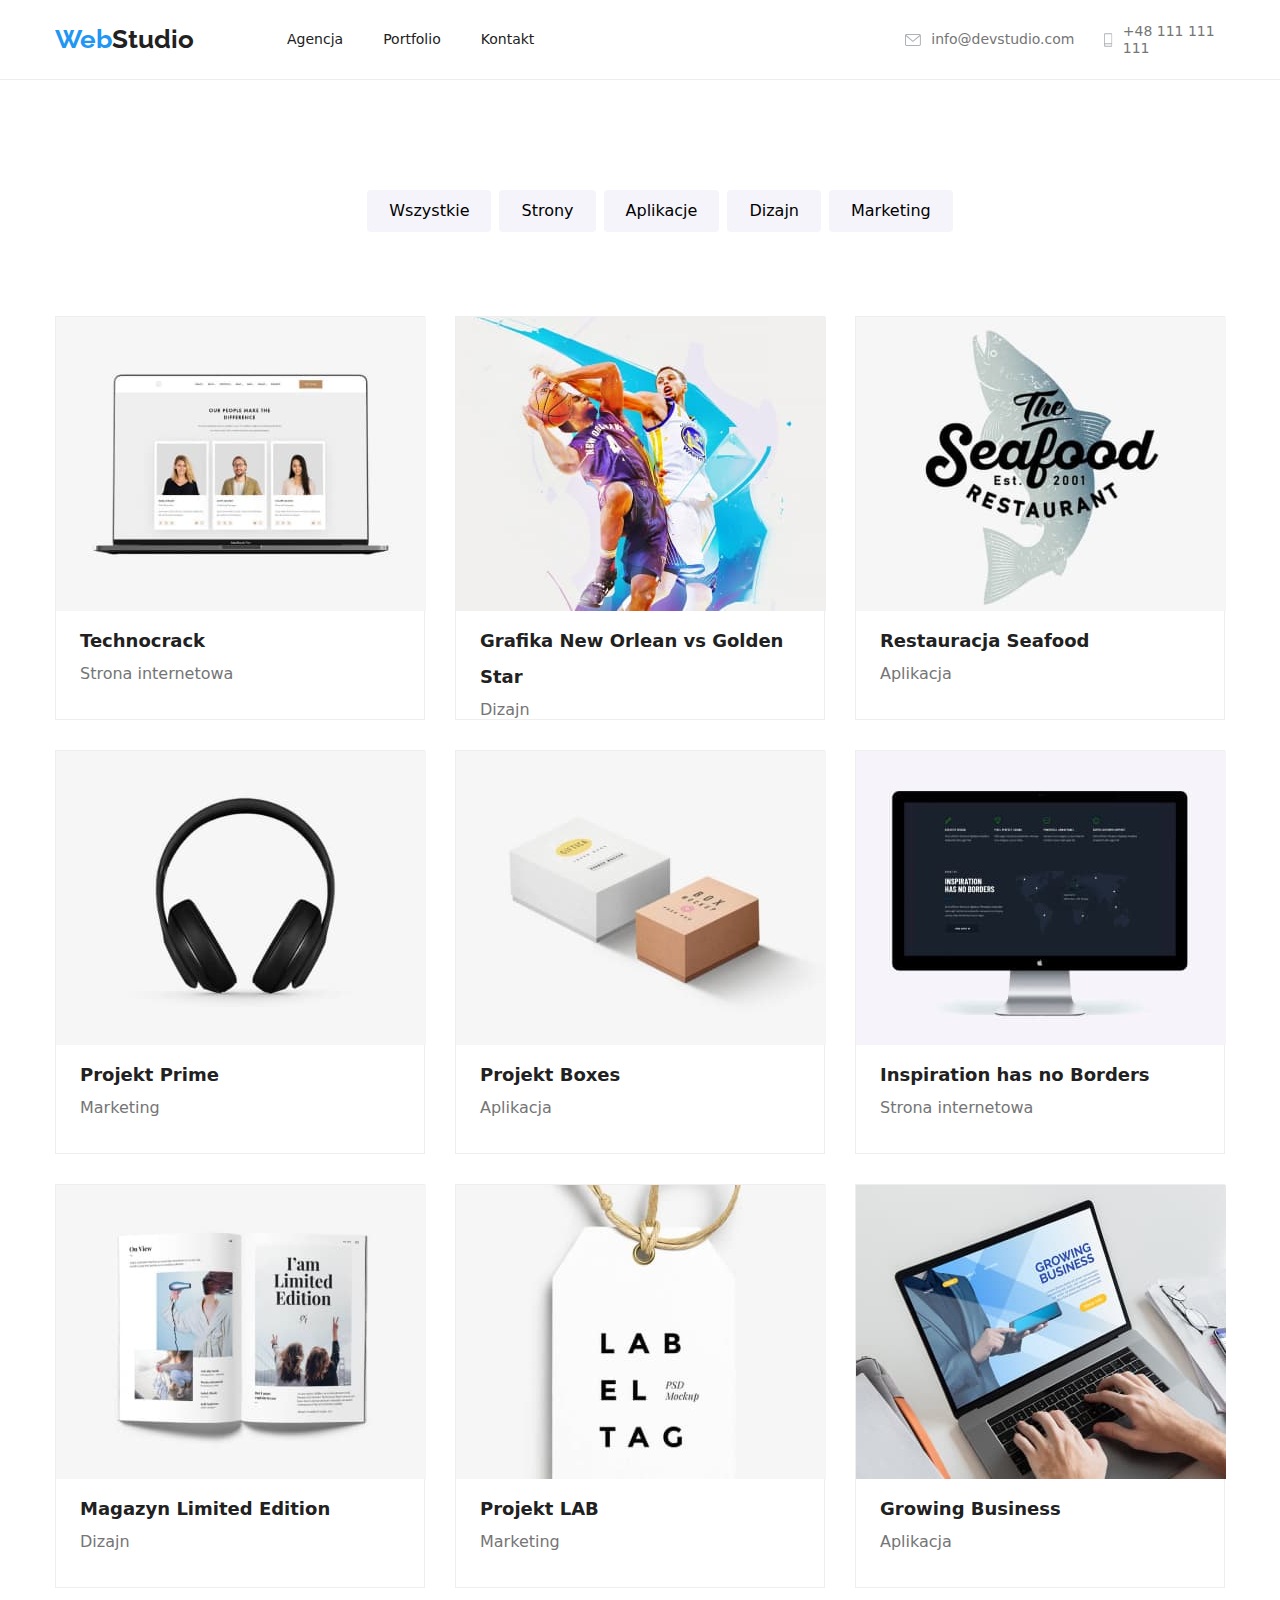
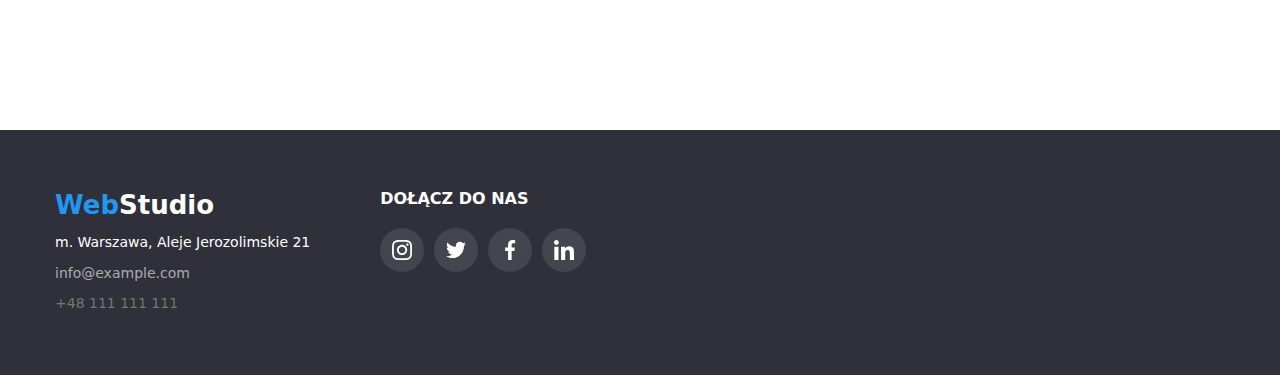
==== portfolio.html @ 9ee313e1 "hw5" ====
<!DOCTYPE html>
<html lang="en">
  <head>
    <meta charset="UTF-8" />
    <meta http-equiv="X-UA-Compatible" content="IE=edge" />
    <meta name="viewport" content="width=>, initial-scale=1.0" />
    <link rel="stylesheet" href="css/styles.css" />
    <link rel="preconnect" href="https://fonts.googleapis.com" />
    <link rel="preconnect" href="https://fonts.gstatic.com" crossorigin />
    <link
      href="https://fonts.googleapis.com/css2?family=Roboto:wght@400;500;700;900&display=swap"
      rel="stylesheet"
    />
    <link
      href="https://fonts.googleapis.com/css2?family=Raleway:wght@700&display=swap"
      rel="stylesheet"
    />
    <link
      rel="stylesheet"
      href="https://cdnjs.cloudflare.com/ajax/libs/modern-normalize/1.1.0/modern-normalize.css"
    />
    <title>Studio</title>
  </head>
  <body>
    <header class="headers">
      <div class="container header-wrapper">
        <a href="index.html" class="links logo"
          ><span class="blue">Web</span>Studio</a
        >
        <nav class="navigation">
          <ul class="main-navigation">
            <li><a href="#" class="links">Agencja</a></li>
            <li><a href="portfolio.html" class="links">Portfolio</a></li>
            <li><a href="#" class="links">Kontakt</a></li>
          </ul>
        </nav>
        <!-- comm -->
        <div class="mailandtel">
          <a href="mailto:info@devstudio.com" class="mail1">
            <svg width="16" height="12">
              <use href="./images/icons.svg#envelope"></use>
            </svg>
            info@devstudio.com</a
          >
          <a href="tel:+48111111111" class="tel1">
            <svg width="10" height="16">
              <use href="./images/icons.svg#smartphone"></use>
            </svg>
            +48 111 111 111</a
          >
        </div>
      </div>
    </header>
    <main>
      <div class="section">
        <section class="choose container">
          <div class="filterdiv">
            <ul class="filter">
              <li>
                <button type="button" class="filter-btns">Wszystkie</button>
              </li>
              <li><button type="button" class="filter-btns">Strony</button></li>
              <li>
                <button type="button" class="filter-btns">Aplikacje</button>
              </li>
              <li><button type="button" class="filter-btns">Dizajn</button></li>
              <li>
                <button type="button" class="filter-btns">Marketing</button>
              </li>
            </ul>
          </div>
          <div>
            <ul class="portfolio-gallery">
              <li class="portfolio-elements">
                <div>
                  <img
                    src="images/laptop(1).jpg"
                    width="370"
                    height="294"
                    alt="zdjęcie laptopa"
                  />
                  <h4>Technocrack</h4>
                  <p class="subtext">Strona internetowa</p>
                </div>
              </li>
              <li class="portfolio-elements">
                <div>
                  <img
                    src="images/basket(2).jpg"
                    width="370"
                    height="294"
                    alt="zdjęcie koszykarza"
                  />
                  <h4>Grafika New Orlean vs Golden Star</h4>
                  <p class="subtext">Dizajn</p>
                </div>
              </li>
              <li class="portfolio-elements">
                <div>
                  <img
                    src="images/seafood(3).jpg"
                    width="370"
                    height="294"
                    alt="zdjęcie loga seafood"
                  />
                  <h4>Restauracja Seafood</h4>
                  <p class="subtext">Aplikacja</p>
                </div>
              </li>
              <li class="portfolio-elements">
                <div>
                  <img
                    src="images/headphones(4).jpg"
                    width="370"
                    height="294"
                    alt="zdjęcie słuchawek"
                  />
                  <h4>Projekt Prime</h4>
                  <p class="subtext">Marketing</p>
                </div>
              </li>
              <li class="portfolio-elements">
                <div>
                  <img
                    src="images/boxes(5).jpg"
                    width="370"
                    height="294"
                    alt="zdjęcie pudełek"
                  />
                  <h4>Projekt Boxes</h4>
                  <p class="subtext">Aplikacja</p>
                </div>
              </li>
              <li class="portfolio-elements">
                <div>
                  <img
                    src="images/screen(6).jpg"
                    width="370"
                    height="294"
                    alt="zdjęcie ekranu komputera"
                  />
                  <h4>Inspiration has no Borders</h4>
                  <p class="subtext">Strona internetowa</p>
                </div>
              </li>
              <li class="portfolio-elements">
                <div>
                  <img
                    src="images/book(7).jpg"
                    width="370"
                    height="294"
                    alt="zdjęcie otwartej książki"
                  />
                  <h4>Magazyn Limited Edition</h4>
                  <p class="subtext">Dizajn</p>
                </div>
              </li>
              <li class="portfolio-elements">
                <div>
                  <img
                    src="images/tag(8).jpg"
                    width="370"
                    height="294"
                    alt="zdjęcie metki"
                  />
                  <h4>Projekt LAB</h4>
                  <p class="subtext">Marketing</p>
                </div>
              </li>
              <li class="portfolio-elements">
                <div>
                  <img
                    src="images/business(9).jpg"
                    width="370"
                    height="294"
                    alt="zdjęcie otwartego laptopa"
                  />
                  <h4>Growing Business</h4>
                  <p class="subtext">Aplikacja</p>
                </div>
              </li>
            </ul>
          </div>
        </section>
      </div>
    </main>

    <footer class="footer-rows">
      <div class="container pack">
        <div class="footer-c">
          <a href="#" class="links logo2"
            ><span class="blue">Web</span>Studio</a
          >
          <address class="adresses">
            <p>m. Warszawa, Aleje Jerozolimskie 21</p>
            <a href="mailto:info@example.com" class="links">info@example.com</a>
            <p>
              <a href="tel:+48111111111" class="tel-number">+48 111 111 111</a>
            </p>
          </address>
        </div>
        <div class="join-us">
          <h4>DOŁĄCZ DO NAS</h4>
          <ul class="join-us-icons">
            <li>
              <div class="clickable2">
                <svg width="20" height="20">
                  <use href="./images/icons.svg#instagram"></use>
                </svg>
              </div>
            </li>
            <li>
              <div class="clickable2">
                <svg width="20" height="20">
                  <use href="./images/icons.svg#twitter"></use>
                </svg>
              </div>
            </li>
            <li>
              <div class="clickable2">
                <svg width="20" height="20">
                  <use href="./images/icons.svg#facebook"></use>
                </svg>
              </div>
            </li>
            <li>
              <div class="clickable2">
                <svg width="20" height="20">
                  <use href="./images/icons.svg#linkedin"></use>
                </svg>
              </div>
            </li>
          </ul>
        </div>
      </div>
    </footer>
  </body>
</html>
---- css/styles.css ----
:root {
  --main-text-color: #212121;
  --brand-color: #2196f3;
  --subtext-color: #757575;
  --address-color: #ffffff99;
  --sub-bakcgrounds: #2f303a;
  --sub-backgrounds2: #f5f4fa;
  --sub-backgrounds3: #ffffff;
  --svg-colors: #afb1b8;
}
body {
  font-family: "Roboto", "Raleway", sans-serif;
  color: var(--main-text-color);
  background-color: var(--sub-backgrounds3);
}
.mail1 {
  display: flex;
  flex-direction: row;
  gap: 10px;
  align-items: center;
  fill: var(--svg-colors);
  color: #757575;
  text-decoration: none;
}
.mail1 svg {
  width: 16px;
  height: 12px;
  fill: var(--svg-colors);
}

.highlighter2:hover {
  color: var(--brand-color);
  fill: var(--brand-color);
}
.tel1 {
  display: flex;
  flex-direction: row;
  gap: 10px;
  align-items: center;
  color: #757575;
  text-decoration: none;
}
.tel1 svg {
  width: 10px;
  height: 16px;
  fill: var(--svg-colors);
}

.icons-svg {
  display: flex;
  justify-content: center;
  align-items: center;
  padding-bottom: 42px;
}
.click-svg:hover {
  fill: #ffffff;
  cursor: pointer;
}
.clickable {
  height: 44px;
  width: 44px;
  display: flex;
  justify-content: center;
  align-items: center;
  fill: var(--svg-colors);
}
.clickable:hover {
  background: var(--brand-color);
  border-radius: 100%;
}
.main-icons {
  display: flex;
  justify-content: center;
  align-items: center;
  background-color: var(--sub-backgrounds2);
  width: 270px;
  height: 120px;
  padding: 0;
}
.employees-links-svg {
  display: flex;

  justify-content: space-around;
  align-items: center;
  gap: 10px;
  padding: 0;
}
.list-of-clients {
  display: flex;
  justify-content: space-between;
  margin-top: 50px;
  margin-bottom: 94px;
  padding: 0;
}
.clients-svg {
  width: 170px;
  height: 92px;
  display: flex;
  justify-content: center;
  align-items: center;
  border: 1px solid var(--svg-colors);
  border-radius: 4px;
  fill: var(--svg-colors);
}
.clients h2 {
  display: flex;
  justify-content: center;
  font-size: 36px;
  margin-top: 94px;
}
.highlighter:hover {
  border-color: var(--brand-color);
  cursor: pointer;
  fill: var(--brand-color);
}

.join-us-icons {
  padding: 0;
  display: flex;
  justify-content: space-between;
  gap: 10px;
  flex-direction: row;
  margin-top: 20px;
}
.clickable2 {
  background: rgba(255, 255, 255, 0.1);
  border-radius: 100%;
  width: 44px;
  height: 44px;
  display: flex;
  justify-content: center;
  align-items: center;
  fill: var(--sub-backgrounds3);
}
.clickable2:hover {
  background-color: var(--brand-color);
  cursor: pointer;
  border-radius: 100%;
}
.section {
  padding-top: 94px;
  padding-bottom: 94px;
}
.container {
  margin: 0 auto;

  max-width: 1200px;
  padding: 0 15px;
}
.header-wrapper {
  display: flex;
  justify-content: space-between;
  align-items: center;
}
ul li {
  list-style: none;
}
.headers {
  font-weight: 500;
  font-size: 14px;
  line-height: 1.17;
  width: 100%;
  height: 80px;
  display: flex;
  flex-direction: row;
  align-items: center;
  padding: 0px;
  justify-content: space-between;
  border-bottom: 1px solid #ececec;
}
.main-navigation {
  display: flex;
  flex-direction: row;
  justify-content: space-between;
  gap: 40px;
  padding: 0px;
  margin: 0;
}
.main-navigation li {
  position: relative;
}
/* nie chce działać active */
.main-navigation li:hover::after {
  content: "";
  position: absolute;
  border-radius: 2px;
  left: 0;
  top: 45px;
  width: 53px;
  height: 4px;
  background-color: var(--brand-color);
}
.main-navigation li:active::after {
  content: "";
  position: absolute;
  display: block;
  border-radius: 2px;
  left: 0;
  top: 45px;
  width: 53px;
  height: 4px;
  background-color: var(--brand-color);
}
.navigation {
  display: flex;
  flex-direction: row;
  align-items: center;

  margin-left: 93px;
  margin-right: 371px;
}

.mailandtel {
  display: flex;
  justify-content: space-between;
  gap: 30px;
}
.logo {
  font-family: "Raleway";
  font-weight: 700;
  font-size: 26px;
  line-height: 1.17;
}
.blue {
  color: var(--brand-color);
}

.links {
  text-decoration: none;
  color: var(--main-text-color);
}
.links:hover {
  color: var(--brand-color);
}

.tel-number {
  color: var(--subtext-color);
  text-decoration: none;
}
.bsolutions {
  color: var(--sub-backgrounds3);
  display: flex;
  align-items: center;
  flex-direction: column;
}
.bsolutions-background {
  background-image: url(../images/main-background.jpg),
    url(../images/ImgOverlay.png);
  background-size: cover;

  margin: 0;
  box-sizing: content-box;
  height: 600px;
  display: flex;
  align-items: center;
}
.bsolutions h1 {
  font-weight: 900;
  font-size: 44px;
  line-height: 1.36;

  text-align: center;
}
.buttons {
  color: var(--sub-backgrounds3);
  background-color: var(--brand-color);
  border: none;
  font-weight: 700;
  font-size: 16px;
  margin: 0;
  width: 200px;
  height: 50px;
  margin-top: 30px;
}
.buttons:hover {
  cursor: pointer;
}
.descriptions {
  font-weight: 400;
  font-size: 14px;
  line-height: 1.71;
  color: var(--subtext-color);
  padding: 0;
  display: flex;
  justify-content: space-between;
}
.descriptions h4 {
  color: var(--main-text-color);
}
.list-descriptions {
  display: flex;
  flex-flow: row;
  justify-content: space-between;
  gap: 30px;
  padding: 15px;
}

.wrapper h2 {
  font-weight: 700;
  font-size: 36px;
  line-height: 1.17;
  text-align: center;
}
.wrapper-gallery {
  display: flex;
  flex-flow: row;
  padding: 0;
  justify-content: space-between;
  margin-top: 50px;
}
.wrapper-gallery li {
  position: relative;
}
.wrapper-gallery li:nth-child(1)::after {
  content: "APLIKACJE KOMPUTEROWE";
  position: absolute;
  width: 370px;
  height: 70px;
  top: 224px;
  left: 0px;
  color: var(--sub-backgrounds3);
  background: rgba(47, 48, 58, 0.8);
  font-weight: 700;
  line-height: 16.41px;
  font-size: 14px;
  display: flex;
  justify-content: center;
  align-items: center;
}
.wrapper-gallery li:nth-child(2)::after {
  content: "APLIKACJE MOBILNE";
  position: absolute;
  width: 370px;
  height: 70px;
  top: 224px;
  left: 0px;
  color: var(--sub-backgrounds3);
  background: rgba(47, 48, 58, 0.8);
  font-weight: 700;
  line-height: 16.41px;
  font-size: 14px;
  display: flex;
  justify-content: center;
  align-items: center;
}
.wrapper-gallery li:nth-child(3)::after {
  content: "ROZWIĄZANIA GRAFICZNE";
  position: absolute;
  width: 370px;
  height: 70px;
  top: 224px;
  left: 0px;
  color: var(--sub-backgrounds3);
  background: rgba(47, 48, 58, 0.8);
  font-weight: 700;
  line-height: 16.41px;
  font-size: 14px;
  display: flex;
  justify-content: center;
  align-items: center;
}
.subtext {
  font-weight: 400;
  font-size: 16px;
  line-height: 1.87;
  color: var(--subtext-color);
}
.t {
  line-height: 1.17;
  text-align: center;
  padding-bottom: 30px;
}
.team {
  background-color: var(--sub-backgrounds2);
  margin: 0;
}

.team h2 {
  font-weight: 700;
  font-size: 36px;
  line-height: 1.17;
  text-align: center;
}
.employee-list {
  display: flex;
  flex-flow: row;
  padding: 0;
  margin: 0;
  justify-content: space-between;
}
.employees {
  background-color: var(--sub-backgrounds3);
  font-weight: 500;
  font-size: 16px;
  line-height: 1.17;
  border-radius: 5px;
  box-shadow: 0px 2px 1px 0px rgba(0, 0, 0, 0.2);
}
.employees h4 {
  font-weight: 500;
  text-align: center;
}
.footer-rows {
  background-color: var(--sub-bakcgrounds);
}
.join-us h4 {
  margin: 0;
  color: var(--sub-backgrounds3);
}
.pack {
  display: flex;
  justify-content: flex-start;
  gap: 70px;
  padding-top: 60px;
}

.logo2 {
  color: var(--sub-backgrounds3);
  font-weight: 700;
  font-size: 26px;
  line-height: 1.17;
}
.logo2:hover {
  color: var(--brand-color);
}
.adresses {
  color: var(--sub-backgrounds3);
  font-style: normal;
  font-weight: 400;
  font-size: 14px;
  line-height: 1.17;
  padding-bottom: 50px;
}
.adresses .links {
  color: var(--address-color);
}
/* portfolio */
.choose {
  font-weight: 700;
  font-size: 18px;
  line-height: 2;
  color: var(--main-text-color);
}
.choose p {
  font-weight: 400;
  font-size: 16px;
  line-height: 1.87;
}
.filterdiv {
  padding-bottom: 50px;
}
.filter {
  display: flex;
  flex-flow: row;
  justify-content: center;
  gap: 8px;
  font-weight: 500;
  font-size: 16px;
  line-height: 1.62;
}
.filter-btns {
  background-color: var(--sub-backgrounds2);
  border: none;
  font-weight: 500;
  font-size: 16px;
  line-height: 1.87;
  cursor: pointer;
  text-align: center;
  padding: 6px 22px;
  border-radius: 4px;
}
.filter-btns:hover {
  background-color: var(--brand-color);
  box-shadow: 0px 2px 2px 0px rgba(0, 0, 0, 0.12);
}
.portfolio-gallery {
  padding: 0;
  display: flex;
  flex-wrap: wrap;
  justify-content: space-between;
}
.portfolio-elements {
  display: block;
  height: 404px;
  max-width: 370px;
  border: 1px solid #eeeeee;
  margin-bottom: 30px;
}
.portfolio-elements h4 {
  margin: 0;
  padding-left: 24px;
}
.portfolio-elements p {
  margin: 0;
  padding-left: 24px;
}
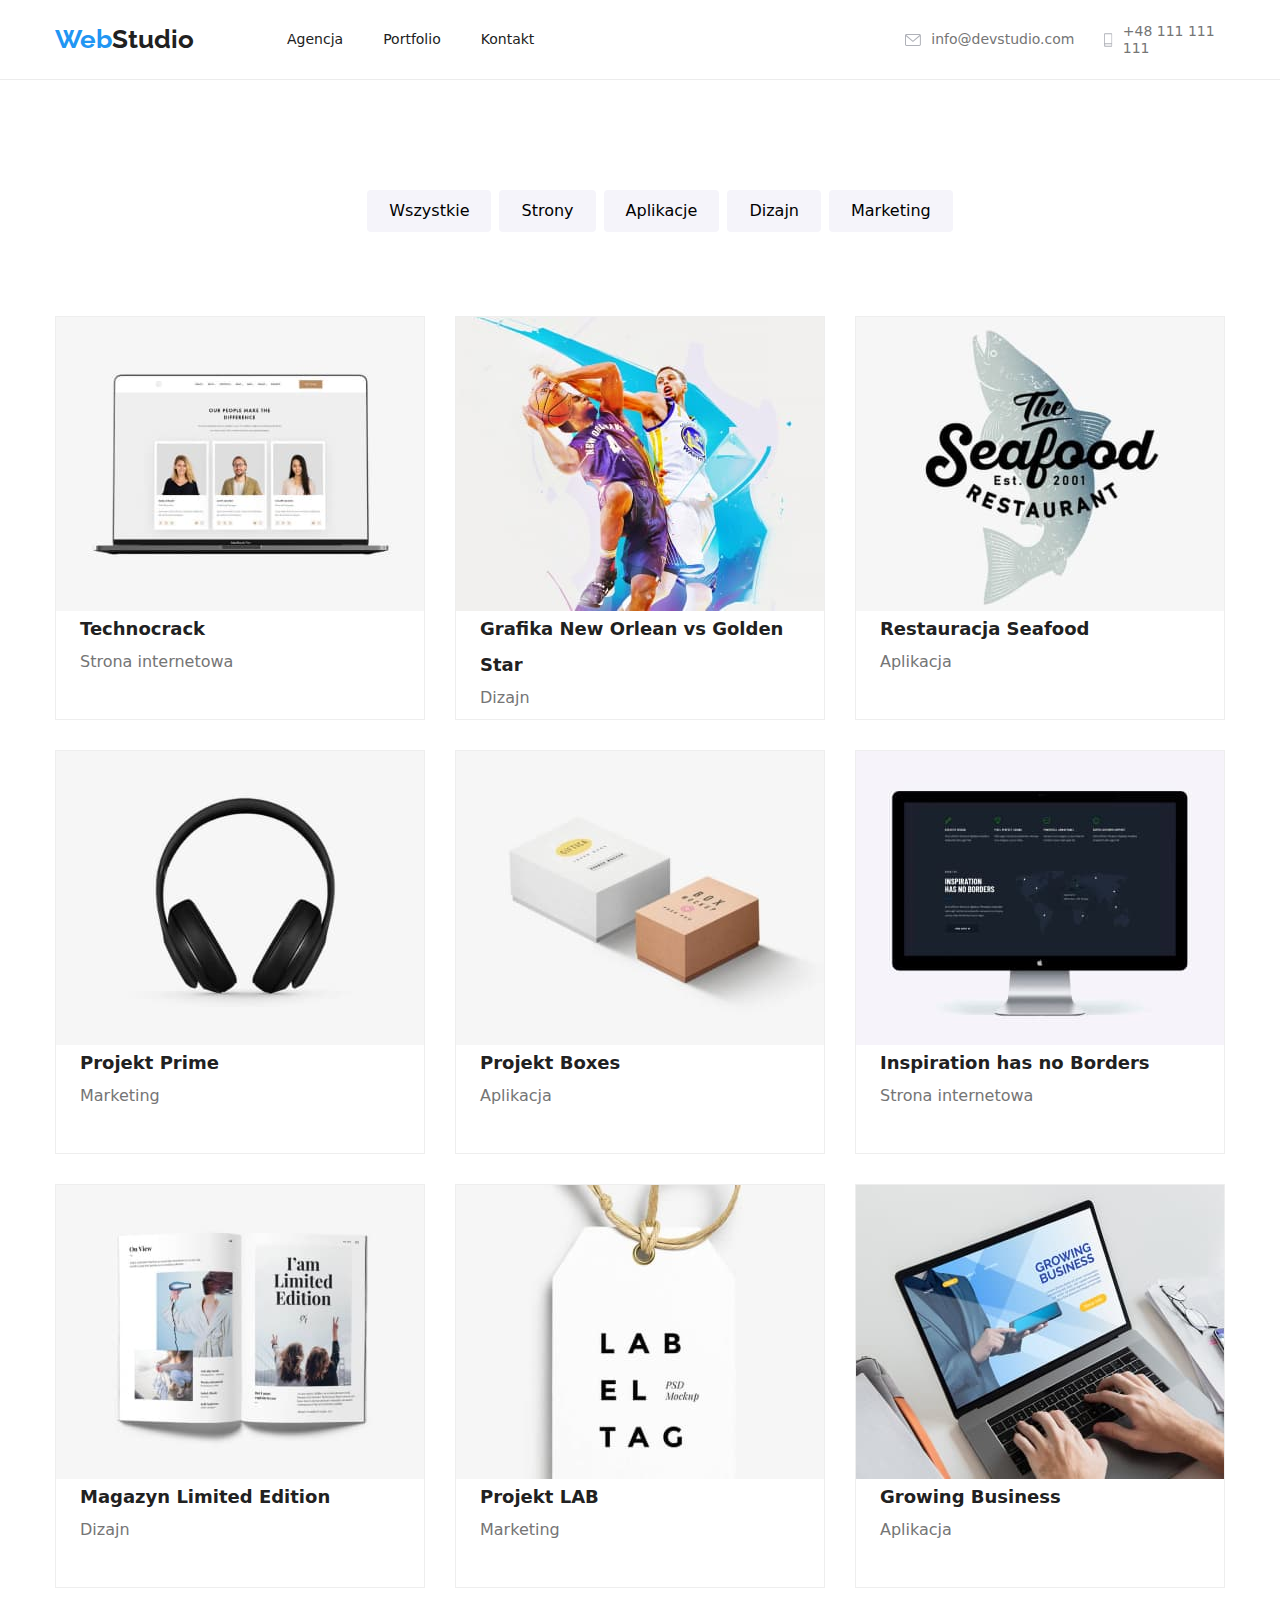
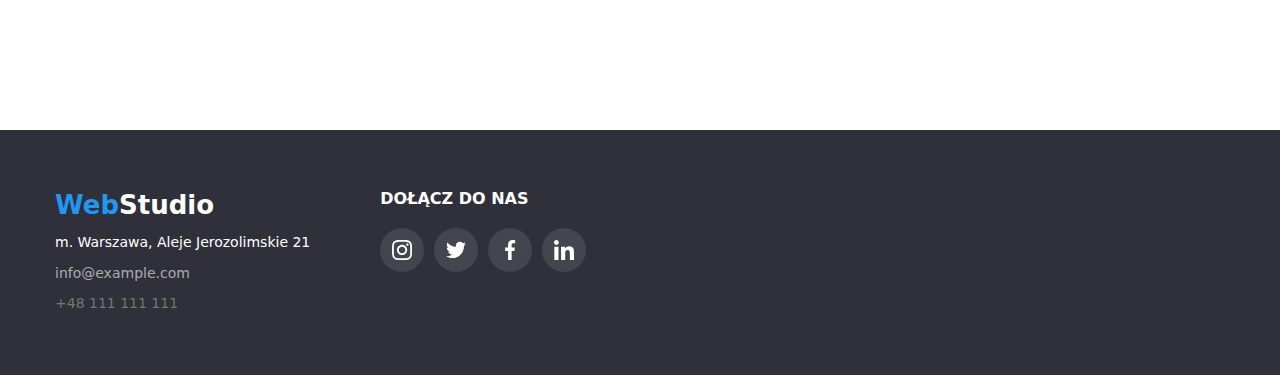
==== commit 29d3541d: "almost finished" ====
--- a/portfolio.html
+++ b/portfolio.html
@@ -73,108 +73,180 @@
             <ul class="portfolio-gallery">
               <li class="portfolio-elements">
                 <div>
-                  <img
-                    src="images/laptop(1).jpg"
-                    width="370"
-                    height="294"
-                    alt="zdjęcie laptopa"
-                  />
+                  <div class="animation-gallery">
+                    <img
+                      src="images/laptop(1).jpg"
+                      width="370"
+                      height="294"
+                      alt="zdjęcie laptopa"
+                    />
+                    <div class="caption">
+                      Technocrack jest popularną platformą wykorzystywaną do
+                      rozpowszechniania koronawirusa. Firmy wykorzystują tę
+                      platformę do celów szpiegowskich i ataków na
+                      niezabezpieczone serwery konkurencji
+                    </div>
+                  </div>
                   <h4>Technocrack</h4>
                   <p class="subtext">Strona internetowa</p>
                 </div>
               </li>
               <li class="portfolio-elements">
                 <div>
-                  <img
-                    src="images/basket(2).jpg"
-                    width="370"
-                    height="294"
-                    alt="zdjęcie koszykarza"
-                  />
+                  <div class="animation-gallery">
+                    <img
+                      src="images/basket(2).jpg"
+                      width="370"
+                      height="294"
+                      alt="zdjęcie koszykarza"
+                    />
+                    <div class="caption">
+                      Technocrack jest popularną platformą wykorzystywaną do
+                      rozpowszechniania koronawirusa. Firmy wykorzystują tę
+                      platformę do celów szpiegowskich i ataków na
+                      niezabezpieczone serwery konkurencji
+                    </div>
+                  </div>
                   <h4>Grafika New Orlean vs Golden Star</h4>
                   <p class="subtext">Dizajn</p>
                 </div>
               </li>
               <li class="portfolio-elements">
                 <div>
-                  <img
-                    src="images/seafood(3).jpg"
-                    width="370"
-                    height="294"
-                    alt="zdjęcie loga seafood"
-                  />
+                  <div class="animation-gallery">
+                    <img
+                      src="images/seafood(3).jpg"
+                      width="370"
+                      height="294"
+                      alt="zdjęcie loga seafood"
+                    />
+                    <div class="caption">
+                      Technocrack jest popularną platformą wykorzystywaną do
+                      rozpowszechniania koronawirusa. Firmy wykorzystują tę
+                      platformę do celów szpiegowskich i ataków na
+                      niezabezpieczone serwery konkurencji
+                    </div>
+                  </div>
                   <h4>Restauracja Seafood</h4>
                   <p class="subtext">Aplikacja</p>
                 </div>
               </li>
               <li class="portfolio-elements">
                 <div>
-                  <img
-                    src="images/headphones(4).jpg"
-                    width="370"
-                    height="294"
-                    alt="zdjęcie słuchawek"
-                  />
+                  <div class="animation-gallery">
+                    <img
+                      src="images/headphones(4).jpg"
+                      width="370"
+                      height="294"
+                      alt="zdjęcie słuchawek"
+                    />
+                    <div class="caption">
+                      Technocrack jest popularną platformą wykorzystywaną do
+                      rozpowszechniania koronawirusa. Firmy wykorzystują tę
+                      platformę do celów szpiegowskich i ataków na
+                      niezabezpieczone serwery konkurencji
+                    </div>
+                  </div>
                   <h4>Projekt Prime</h4>
                   <p class="subtext">Marketing</p>
                 </div>
               </li>
               <li class="portfolio-elements">
                 <div>
-                  <img
-                    src="images/boxes(5).jpg"
-                    width="370"
-                    height="294"
-                    alt="zdjęcie pudełek"
-                  />
+                  <div class="animation-gallery">
+                    <img
+                      src="images/boxes(5).jpg"
+                      width="370"
+                      height="294"
+                      alt="zdjęcie pudełek"
+                    />
+                    <div class="caption">
+                      Technocrack jest popularną platformą wykorzystywaną do
+                      rozpowszechniania koronawirusa. Firmy wykorzystują tę
+                      platformę do celów szpiegowskich i ataków na
+                      niezabezpieczone serwery konkurencji
+                    </div>
+                  </div>
                   <h4>Projekt Boxes</h4>
                   <p class="subtext">Aplikacja</p>
                 </div>
               </li>
               <li class="portfolio-elements">
                 <div>
-                  <img
-                    src="images/screen(6).jpg"
-                    width="370"
-                    height="294"
-                    alt="zdjęcie ekranu komputera"
-                  />
+                  <div class="animation-gallery">
+                    <img
+                      src="images/screen(6).jpg"
+                      width="370"
+                      height="294"
+                      alt="zdjęcie ekranu komputera"
+                    />
+                    <div class="caption">
+                      Technocrack jest popularną platformą wykorzystywaną do
+                      rozpowszechniania koronawirusa. Firmy wykorzystują tę
+                      platformę do celów szpiegowskich i ataków na
+                      niezabezpieczone serwery konkurencji
+                    </div>
+                  </div>
                   <h4>Inspiration has no Borders</h4>
                   <p class="subtext">Strona internetowa</p>
                 </div>
               </li>
               <li class="portfolio-elements">
                 <div>
-                  <img
-                    src="images/book(7).jpg"
-                    width="370"
-                    height="294"
-                    alt="zdjęcie otwartej książki"
-                  />
+                  <div class="animation-gallery">
+                    <img
+                      src="images/book(7).jpg"
+                      width="370"
+                      height="294"
+                      alt="zdjęcie otwartej książki"
+                    />
+                    <div class="caption">
+                      Technocrack jest popularną platformą wykorzystywaną do
+                      rozpowszechniania koronawirusa. Firmy wykorzystują tę
+                      platformę do celów szpiegowskich i ataków na
+                      niezabezpieczone serwery konkurencji
+                    </div>
+                  </div>
                   <h4>Magazyn Limited Edition</h4>
                   <p class="subtext">Dizajn</p>
                 </div>
               </li>
               <li class="portfolio-elements">
                 <div>
-                  <img
-                    src="images/tag(8).jpg"
-                    width="370"
-                    height="294"
-                    alt="zdjęcie metki"
-                  />
+                  <div class="animation-gallery">
+                    <img
+                      src="images/tag(8).jpg"
+                      width="370"
+                      height="294"
+                      alt="zdjęcie metki"
+                    />
+                    <div class="caption">
+                      Technocrack jest popularną platformą wykorzystywaną do
+                      rozpowszechniania koronawirusa. Firmy wykorzystują tę
+                      platformę do celów szpiegowskich i ataków na
+                      niezabezpieczone serwery konkurencji
+                    </div>
+                  </div>
                   <h4>Projekt LAB</h4>
                   <p class="subtext">Marketing</p>
                 </div>
               </li>
               <li class="portfolio-elements">
                 <div>
-                  <img
-                    src="images/business(9).jpg"
-                    width="370"
-                    height="294"
-                    alt="zdjęcie otwartego laptopa"
-                  />
+                  <div class="animation-gallery">
+                    <img
+                      src="images/business(9).jpg"
+                      width="370"
+                      height="294"
+                      alt="zdjęcie otwartego laptopa"
+                    />
+                    <div class="caption">
+                      Technocrack jest popularną platformą wykorzystywaną do
+                      rozpowszechniania koronawirusa. Firmy wykorzystują tę
+                      platformę do celów szpiegowskich i ataków na
+                      niezabezpieczone serwery konkurencji
+                    </div>
+                  </div>
                   <h4>Growing Business</h4>
                   <p class="subtext">Aplikacja</p>
                 </div>
--- a/css/styles.css
+++ b/css/styles.css
@@ -27,7 +27,10 @@
   height: 12px;
   fill: var(--svg-colors);
 }
-
+.highlighter2 {
+  transition-duration: 250ms;
+  transition-timing-function: cubic-bezier(0.4, 0, 0.2, 1);
+}
 .highlighter2:hover {
   color: var(--brand-color);
   fill: var(--brand-color);
@@ -52,6 +55,10 @@
   align-items: center;
   padding-bottom: 42px;
 }
+.click-svg {
+  transition-duration: 250ms;
+  transition-timing-function: cubic-bezier(0.4, 0, 0.2, 1);
+}
 .click-svg:hover {
   fill: #ffffff;
   cursor: pointer;
@@ -63,10 +70,14 @@
   justify-content: center;
   align-items: center;
   fill: var(--svg-colors);
+  transition-property: fill;
+  transition-duration: 250ms;
+  transition-timing-function: cubic-bezier(0.4, 0, 0.2, 1);
 }
 .clickable:hover {
   background: var(--brand-color);
   border-radius: 100%;
+  fill: #ffffff;
 }
 .main-icons {
   display: flex;
@@ -107,6 +118,10 @@
   justify-content: center;
   font-size: 36px;
   margin-top: 94px;
+}
+.highlighter {
+  transition-duration: 250ms;
+  transition-timing-function: cubic-bezier(0.4, 0, 0.2, 1);
 }
 .highlighter:hover {
   border-color: var(--brand-color);
@@ -131,6 +146,8 @@
   justify-content: center;
   align-items: center;
   fill: var(--sub-backgrounds3);
+  transition-duration: 250ms;
+  transition-timing-function: cubic-bezier(0.4, 0, 0.2, 1);
 }
 .clickable2:hover {
   background-color: var(--brand-color);
@@ -178,6 +195,10 @@
 }
 .main-navigation li {
   position: relative;
+}
+.main-navigation li::after {
+  transition-duration: 250ms;
+  transition-timing-function: cubic-bezier(0.4, 0, 0.2, 1);
 }
 /* nie chce działać active */
 .main-navigation li:hover::after {
@@ -190,7 +211,7 @@
   height: 4px;
   background-color: var(--brand-color);
 }
-.main-navigation li:active::after {
+.main-navigation li:active .main-navigation li::after {
   content: "";
   position: absolute;
   display: block;
@@ -228,6 +249,8 @@
 .links {
   text-decoration: none;
   color: var(--main-text-color);
+  transition-duration: 250ms;
+  transition-timing-function: cubic-bezier(0.4, 0, 0.2, 1);
 }
 .links:hover {
   color: var(--brand-color);
@@ -271,6 +294,8 @@
   width: 200px;
   height: 50px;
   margin-top: 30px;
+  transition-duration: 250ms;
+  transition-timing-function: cubic-bezier(0.4, 0, 0.2, 1);
 }
 .buttons:hover {
   cursor: pointer;
@@ -419,6 +444,8 @@
   font-weight: 700;
   font-size: 26px;
   line-height: 1.17;
+  transition-duration: 250ms;
+  transition-timing-function: cubic-bezier(0.4, 0, 0.2, 1);
 }
 .logo2:hover {
   color: var(--brand-color);
@@ -434,6 +461,46 @@
 .adresses .links {
   color: var(--address-color);
 }
+.modal {
+  position: fixed;
+  top: 50%;
+  left: 50%;
+  transform: translate(-50%, -50%);
+  width: 528px;
+  height: 581px;
+  background-color: var(--sub-backgrounds3);
+  display: flex;
+  justify-content: end;
+  border-radius: 4px;
+}
+.close-button {
+  display: flex;
+  justify-content: center;
+  align-items: center;
+  fill: #000000;
+  width: 30px;
+  height: 30px;
+  border: 1px solid #0000001a;
+  border-radius: 100%;
+  background-color: var(--sub-backgrounds3);
+  margin-top: 8px;
+  margin-right: 8px;
+}
+
+.backdrop {
+  position: fixed;
+  top: 0;
+  left: 0;
+  width: 100%;
+  height: 100%;
+  background-color: rgba(0, 0, 0, 0.2);
+}
+.is-hidden {
+  opacity: 0;
+  visibility: hidden;
+  pointer-events: none;
+}
+
 /* portfolio */
 .choose {
   font-weight: 700;
@@ -468,6 +535,8 @@
   text-align: center;
   padding: 6px 22px;
   border-radius: 4px;
+  transition-duration: 250ms;
+  transition-timing-function: cubic-bezier(0.4, 0, 0.2, 1);
 }
 .filter-btns:hover {
   background-color: var(--brand-color);
@@ -480,12 +549,77 @@
   justify-content: space-between;
 }
 .portfolio-elements {
+  position: relative;
   display: block;
   height: 404px;
   max-width: 370px;
   border: 1px solid #eeeeee;
   margin-bottom: 30px;
-}
+  transition-duration: 250ms;
+  transition-timing-function: cubic-bezier(0.4, 0, 0.2, 1);
+}
+.caption {
+  font-family: "Roboto";
+  font-style: normal;
+  font-size: 18px;
+  font-weight: 400;
+  line-height: 1.5;
+  letter-spacing: 0.03em;
+  color: var(--sub-backgrounds3);
+  width: 370px;
+  height: 294px;
+  padding: 49px 45px 49px 24px;
+  top: 0px;
+  left: 0;
+  position: absolute;
+  transform: translateY(100%);
+  background-color: #2196f3e5;
+  transition-duration: 250ms;
+  transition-timing-function: cubic-bezier(0.4, 0, 0.2, 1);
+}
+.portfolio-elements:hover .caption {
+  transform: translateY(0);
+}
+.animation-gallery {
+  position: relative;
+  overflow: hidden;
+  max-width: 370px;
+}
+.animation-gallery img {
+  display: block;
+}
+/* .gallery-animation::after {
+  content: "Technocrack jest popularną platformą wykorzystywaną do rozpowszechniania koronawirusa. Firmy wykorzystują tę platformę do celów szpiegowskich i ataków na niezabezpieczone serwery konkurencji";
+  position: absolute;
+  bottom: 105px;
+  left: 0;
+  background: #2196f3e5;
+  opacity: 0;
+  height: 0px;
+  font-family: "Roboto";
+  font-size: 18px;
+  font-weight: 400;
+  line-height: 28px; */
+
+/* color: var(--sub-backgrounds3);
+  padding-left: 24px;
+  padding-right: 45px;
+  padding-top: 49px;
+  padding-bottom: 49px;
+  text-align: left;
+
+  transition-duration: 250ms;
+  transition-timing-function: cubic-bezier(0.4, 0, 0.2, 1);
+} */
+/* .gallery-animation:hover::after {
+  width: 370px;
+  height: 299px;
+  opacity: 100%;
+  box-shadow: 1px 4px 6px 0px #00000029;
+  box-shadow: 0px 4px 4px 0px #0000000f;
+  box-shadow: 0px 1px 1px 0px #0000001f;
+} */
+
 .portfolio-elements h4 {
   margin: 0;
   padding-left: 24px;
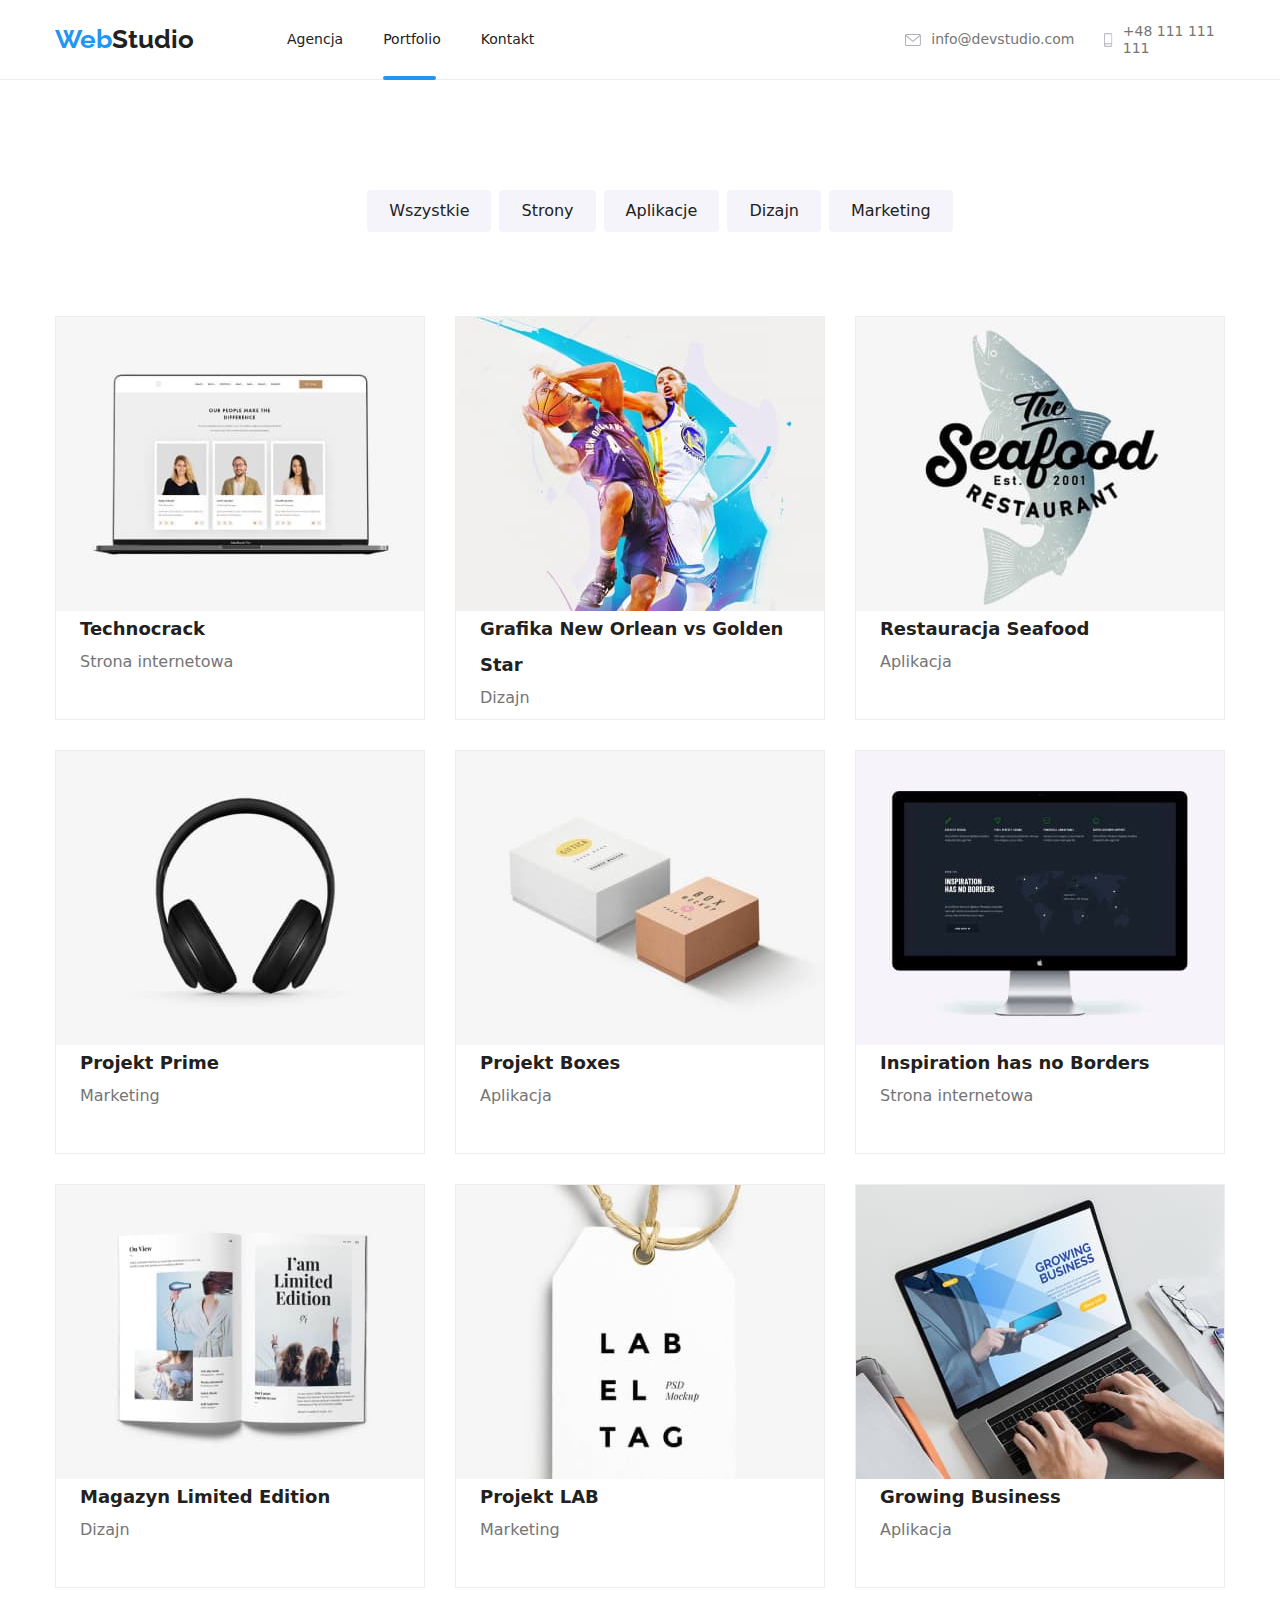
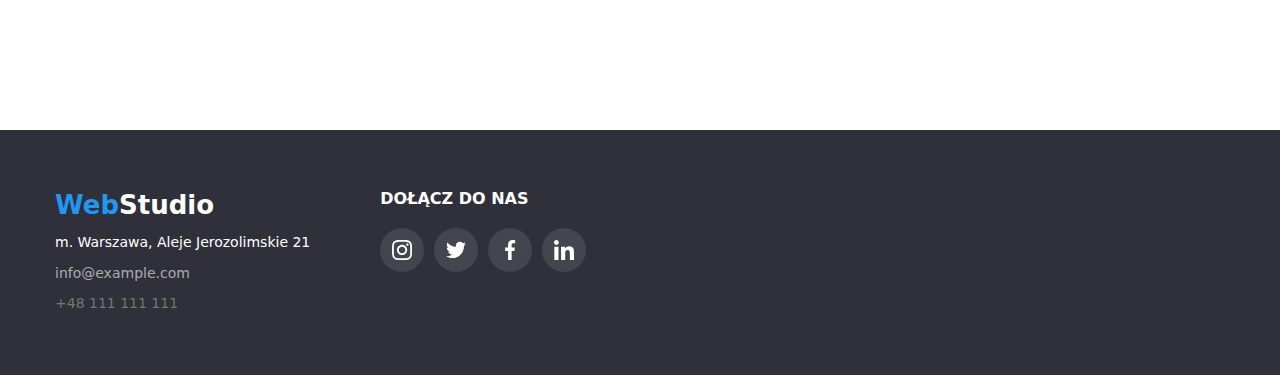
==== commit ac2c0ae7: "active" ====
--- a/portfolio.html
+++ b/portfolio.html
@@ -30,23 +30,26 @@
         <nav class="navigation">
           <ul class="main-navigation">
             <li><a href="#" class="links">Agencja</a></li>
-            <li><a href="portfolio.html" class="links">Portfolio</a></li>
+            <li>
+              <a href="portfolio.html" class="links links--active">Portfolio</a>
+            </li>
             <li><a href="#" class="links">Kontakt</a></li>
           </ul>
         </nav>
         <!-- comm -->
         <div class="mailandtel">
-          <a href="mailto:info@devstudio.com" class="mail1">
+          <a href="mailto:info@devstudio.com" class="highlighter2">
             <svg width="16" height="12">
               <use href="./images/icons.svg#envelope"></use>
             </svg>
-            info@devstudio.com</a
+            <span>info@devstudio.com</span></a
           >
-          <a href="tel:+48111111111" class="tel1">
+
+          <a href="tel:+48111111111" class="highlighter2">
             <svg width="10" height="16">
               <use href="./images/icons.svg#smartphone"></use>
             </svg>
-            +48 111 111 111</a
+            <span>+48 111 111 111</span></a
           >
         </div>
       </div>
--- a/css/styles.css
+++ b/css/styles.css
@@ -13,7 +13,11 @@
   color: var(--main-text-color);
   background-color: var(--sub-backgrounds3);
 }
-.mail1 {
+
+.highlighter2 {
+  fill: var(--subtext-color);
+  transition: fill 250ms cubic-bezier(0.4, 0, 0.2, 1),
+    color 250ms cubic-bezier(0.4, 0, 0.2, 1);
   display: flex;
   flex-direction: row;
   gap: 10px;
@@ -22,46 +26,16 @@
   color: #757575;
   text-decoration: none;
 }
-.mail1 svg {
-  width: 16px;
-  height: 12px;
-  fill: var(--svg-colors);
-}
-.highlighter2 {
-  transition-duration: 250ms;
-  transition-timing-function: cubic-bezier(0.4, 0, 0.2, 1);
-}
 .highlighter2:hover {
   color: var(--brand-color);
   fill: var(--brand-color);
 }
-.tel1 {
-  display: flex;
-  flex-direction: row;
-  gap: 10px;
-  align-items: center;
-  color: #757575;
-  text-decoration: none;
-}
-.tel1 svg {
-  width: 10px;
-  height: 16px;
-  fill: var(--svg-colors);
-}
 
 .icons-svg {
   display: flex;
   justify-content: center;
   align-items: center;
   padding-bottom: 42px;
-}
-.click-svg {
-  transition-duration: 250ms;
-  transition-timing-function: cubic-bezier(0.4, 0, 0.2, 1);
-}
-.click-svg:hover {
-  fill: #ffffff;
-  cursor: pointer;
 }
 .clickable {
   height: 44px;
@@ -69,15 +43,15 @@
   display: flex;
   justify-content: center;
   align-items: center;
+  border-radius: 100%;
   fill: var(--svg-colors);
-  transition-property: fill;
-  transition-duration: 250ms;
-  transition-timing-function: cubic-bezier(0.4, 0, 0.2, 1);
+  transition: background 250ms cubic-bezier(0.4, 0, 0.2, 1),
+    fill 250ms cubic-bezier(0.4, 0, 0.2, 1);
 }
 .clickable:hover {
   background: var(--brand-color);
   border-radius: 100%;
-  fill: #ffffff;
+  fill: var(--sub-backgrounds3);
 }
 .main-icons {
   display: flex;
@@ -120,8 +94,8 @@
   margin-top: 94px;
 }
 .highlighter {
-  transition-duration: 250ms;
-  transition-timing-function: cubic-bezier(0.4, 0, 0.2, 1);
+  transition: border 250ms cubic-bezier(0.4, 0, 0.2, 1),
+    fill 250ms cubic-bezier(0.4, 0, 0.2, 1);
 }
 .highlighter:hover {
   border-color: var(--brand-color);
@@ -196,11 +170,10 @@
 .main-navigation li {
   position: relative;
 }
-.main-navigation li::after {
-  transition-duration: 250ms;
-  transition-timing-function: cubic-bezier(0.4, 0, 0.2, 1);
-}
-/* nie chce działać active */
+.links::after {
+  transition: background 250ms cubic-bezier(0.4, 0, 0.2, 1);
+}
+/* 
 .main-navigation li:hover::after {
   content: "";
   position: absolute;
@@ -209,9 +182,9 @@
   top: 45px;
   width: 53px;
   height: 4px;
-  background-color: var(--brand-color);
-}
-.main-navigation li:active .main-navigation li::after {
+  background: var(--brand-color);
+} */
+.links--active::after {
   content: "";
   position: absolute;
   display: block;
@@ -220,7 +193,7 @@
   top: 45px;
   width: 53px;
   height: 4px;
-  background-color: var(--brand-color);
+  background: var(--brand-color);
 }
 .navigation {
   display: flex;
@@ -282,6 +255,11 @@
   font-size: 44px;
   line-height: 1.36;
 
+  text-align: center;
+  font-family: "Roboto";
+
+  line-height: 60px;
+  letter-spacing: 0.06em;
   text-align: center;
 }
 .buttons {
@@ -535,12 +513,15 @@
   text-align: center;
   padding: 6px 22px;
   border-radius: 4px;
-  transition-duration: 250ms;
-  transition-timing-function: cubic-bezier(0.4, 0, 0.2, 1);
+  color: var(--main-text-color);
+  transition: background 250ms cubic-bezier(0.4, 0, 0.2, 1),
+    color 250ms cubic-bezier(0.4, 0, 0.2, 1),
+    box-shadow 250ms cubic-bezier(0.4, 0, 0.2, 1);
 }
 .filter-btns:hover {
-  background-color: var(--brand-color);
+  background: var(--brand-color);
   box-shadow: 0px 2px 2px 0px rgba(0, 0, 0, 0.12);
+  color: var(--sub-backgrounds3);
 }
 .portfolio-gallery {
   padding: 0;
@@ -588,43 +569,11 @@
 .animation-gallery img {
   display: block;
 }
-/* .gallery-animation::after {
-  content: "Technocrack jest popularną platformą wykorzystywaną do rozpowszechniania koronawirusa. Firmy wykorzystują tę platformę do celów szpiegowskich i ataków na niezabezpieczone serwery konkurencji";
-  position: absolute;
-  bottom: 105px;
-  left: 0;
-  background: #2196f3e5;
-  opacity: 0;
-  height: 0px;
-  font-family: "Roboto";
-  font-size: 18px;
-  font-weight: 400;
-  line-height: 28px; */
-
-/* color: var(--sub-backgrounds3);
+.portfolio-elements h4 {
+  margin: 0;
   padding-left: 24px;
-  padding-right: 45px;
-  padding-top: 49px;
-  padding-bottom: 49px;
-  text-align: left;
-
-  transition-duration: 250ms;
-  transition-timing-function: cubic-bezier(0.4, 0, 0.2, 1);
-} */
-/* .gallery-animation:hover::after {
-  width: 370px;
-  height: 299px;
-  opacity: 100%;
-  box-shadow: 1px 4px 6px 0px #00000029;
-  box-shadow: 0px 4px 4px 0px #0000000f;
-  box-shadow: 0px 1px 1px 0px #0000001f;
-} */
-
-.portfolio-elements h4 {
+}
+.portfolio-elements p {
   margin: 0;
   padding-left: 24px;
 }
-.portfolio-elements p {
-  margin: 0;
-  padding-left: 24px;
-}
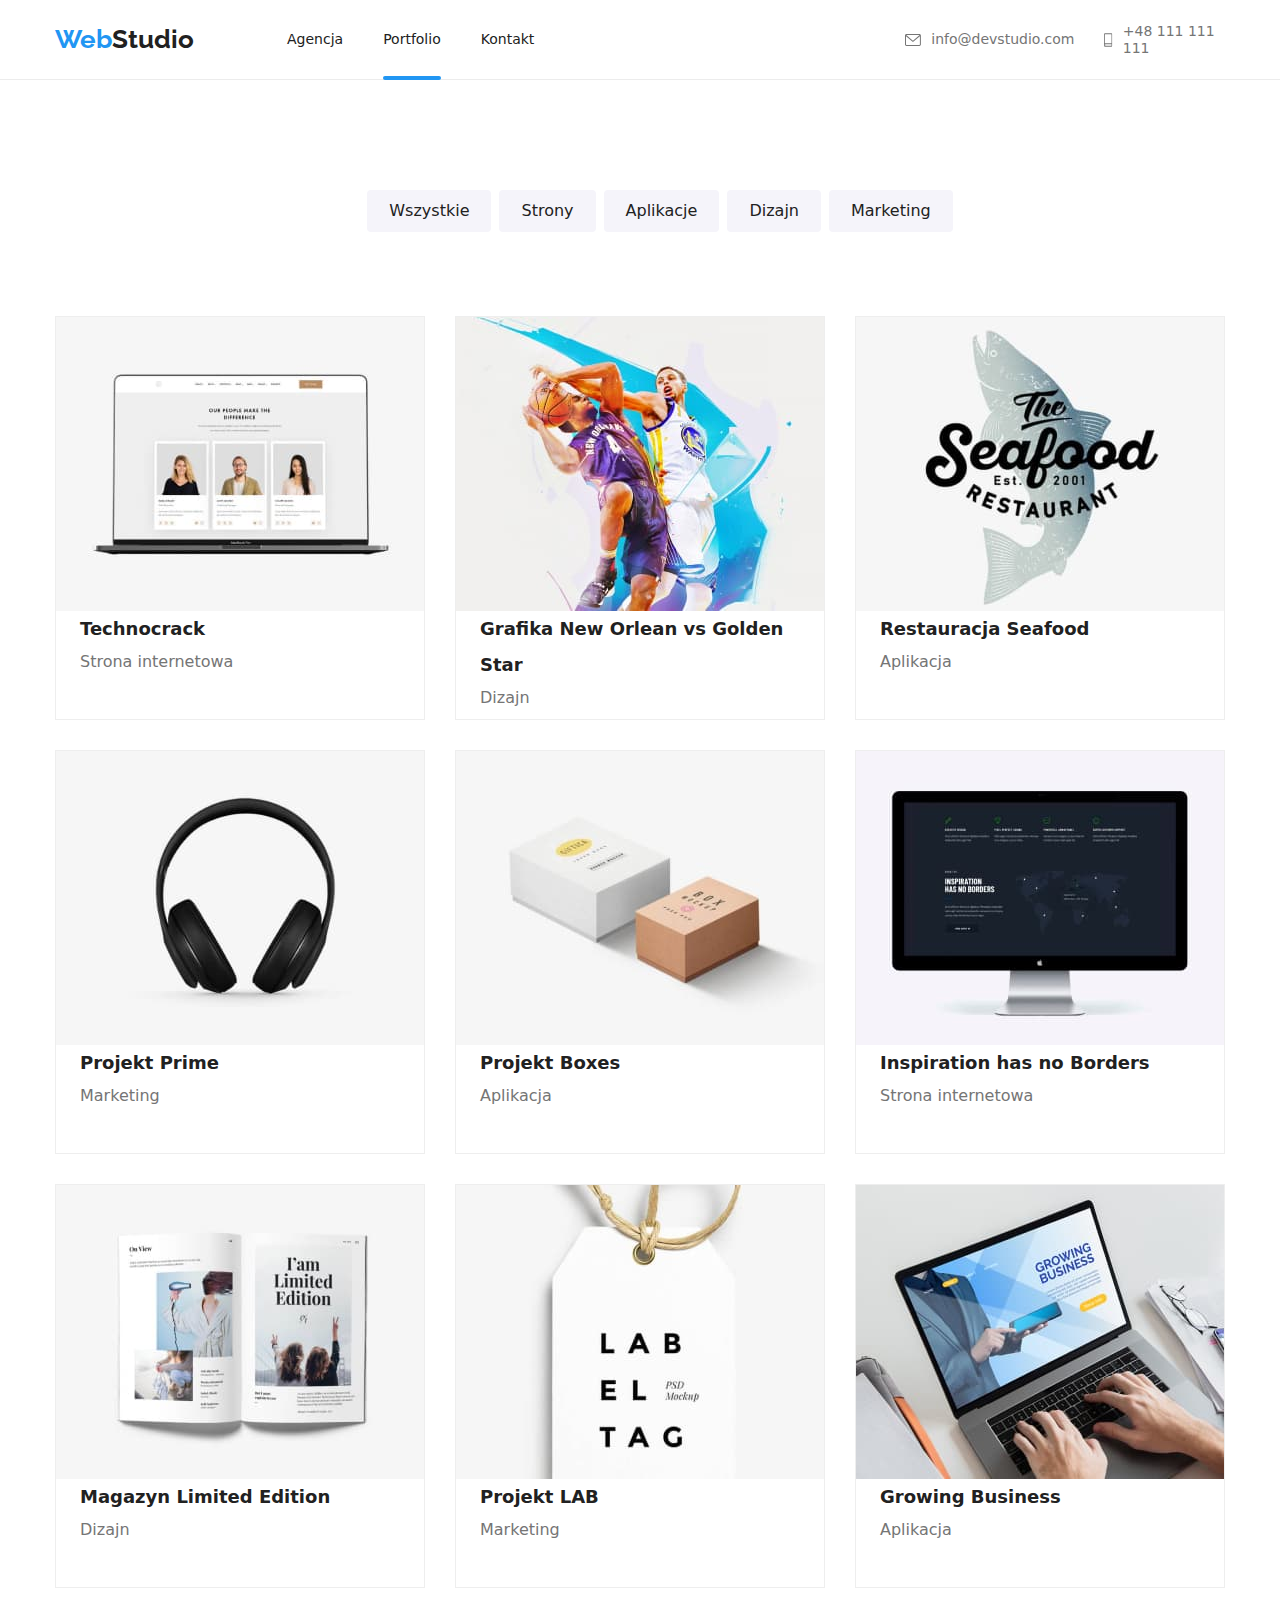
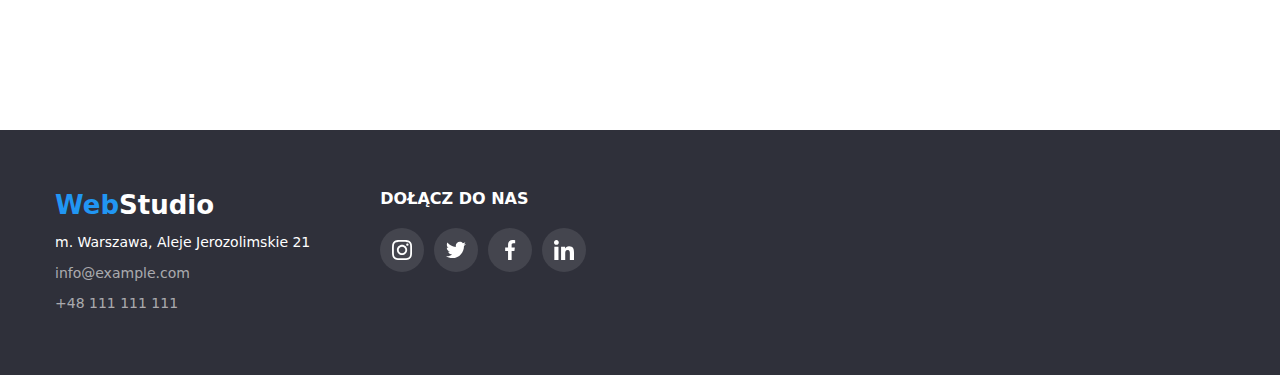
==== commit 561afdf6: "zmiany na podstawie feedbacku mentora" ====
--- a/portfolio.html
+++ b/portfolio.html
@@ -29,7 +29,7 @@
         >
         <nav class="navigation">
           <ul class="main-navigation">
-            <li><a href="#" class="links">Agencja</a></li>
+            <li><a href="index.html" class="links">Agencja</a></li>
             <li>
               <a href="portfolio.html" class="links links--active">Portfolio</a>
             </li>
--- a/css/styles.css
+++ b/css/styles.css
@@ -22,8 +22,8 @@
   flex-direction: row;
   gap: 10px;
   align-items: center;
-  fill: var(--svg-colors);
-  color: #757575;
+  fill: var(--subtext-color);
+  color: var(--subtext-color);
   text-decoration: none;
 }
 .highlighter2:hover {
@@ -49,6 +49,7 @@
     fill 250ms cubic-bezier(0.4, 0, 0.2, 1);
 }
 .clickable:hover {
+  cursor: pointer;
   background: var(--brand-color);
   border-radius: 100%;
   fill: var(--sub-backgrounds3);
@@ -189,11 +190,11 @@
   position: absolute;
   display: block;
   border-radius: 2px;
-  left: 0;
   top: 45px;
-  width: 53px;
+  width: 100%;
   height: 4px;
   background: var(--brand-color);
+  color: var(--brand-color);
 }
 .navigation {
   display: flex;
@@ -230,7 +231,7 @@
 }
 
 .tel-number {
-  color: var(--subtext-color);
+  color: #ffffff99;
   text-decoration: none;
 }
 .bsolutions {
@@ -266,6 +267,7 @@
   color: var(--sub-backgrounds3);
   background-color: var(--brand-color);
   border: none;
+  border-radius: 4px;
   font-weight: 700;
   font-size: 16px;
   margin: 0;
@@ -277,6 +279,7 @@
 }
 .buttons:hover {
   cursor: pointer;
+  box-shadow: 0px 5px 5px 0px rgba(0, 0, 0, 0.499);
 }
 .descriptions {
   font-weight: 400;
@@ -314,8 +317,9 @@
 .wrapper-gallery li {
   position: relative;
 }
-.wrapper-gallery li:nth-child(1)::after {
-  content: "APLIKACJE KOMPUTEROWE";
+.cap {
+  background-color: #2f303acc;
+  height: 70px;
   position: absolute;
   width: 370px;
   height: 70px;
@@ -330,38 +334,7 @@
   justify-content: center;
   align-items: center;
 }
-.wrapper-gallery li:nth-child(2)::after {
-  content: "APLIKACJE MOBILNE";
-  position: absolute;
-  width: 370px;
-  height: 70px;
-  top: 224px;
-  left: 0px;
-  color: var(--sub-backgrounds3);
-  background: rgba(47, 48, 58, 0.8);
-  font-weight: 700;
-  line-height: 16.41px;
-  font-size: 14px;
-  display: flex;
-  justify-content: center;
-  align-items: center;
-}
-.wrapper-gallery li:nth-child(3)::after {
-  content: "ROZWIĄZANIA GRAFICZNE";
-  position: absolute;
-  width: 370px;
-  height: 70px;
-  top: 224px;
-  left: 0px;
-  color: var(--sub-backgrounds3);
-  background: rgba(47, 48, 58, 0.8);
-  font-weight: 700;
-  line-height: 16.41px;
-  font-size: 14px;
-  display: flex;
-  justify-content: center;
-  align-items: center;
-}
+
 .subtext {
   font-weight: 400;
   font-size: 16px;
@@ -437,7 +410,7 @@
   padding-bottom: 50px;
 }
 .adresses .links {
-  color: var(--address-color);
+  color: #ffffff99;
 }
 .modal {
   position: fixed;
@@ -450,6 +423,7 @@
   display: flex;
   justify-content: end;
   border-radius: 4px;
+  overflow: hidden;
 }
 .close-button {
   display: flex;
@@ -463,6 +437,7 @@
   background-color: var(--sub-backgrounds3);
   margin-top: 8px;
   margin-right: 8px;
+  cursor: pointer;
 }
 
 .backdrop {
@@ -472,6 +447,11 @@
   width: 100%;
   height: 100%;
   background-color: rgba(0, 0, 0, 0.2);
+  overflow: hidden;
+  scale: 1;
+  opacity: 1;
+  transition: transform, scale, opacity;
+  transition-duration: 500ms;
 }
 .is-hidden {
   opacity: 0;
